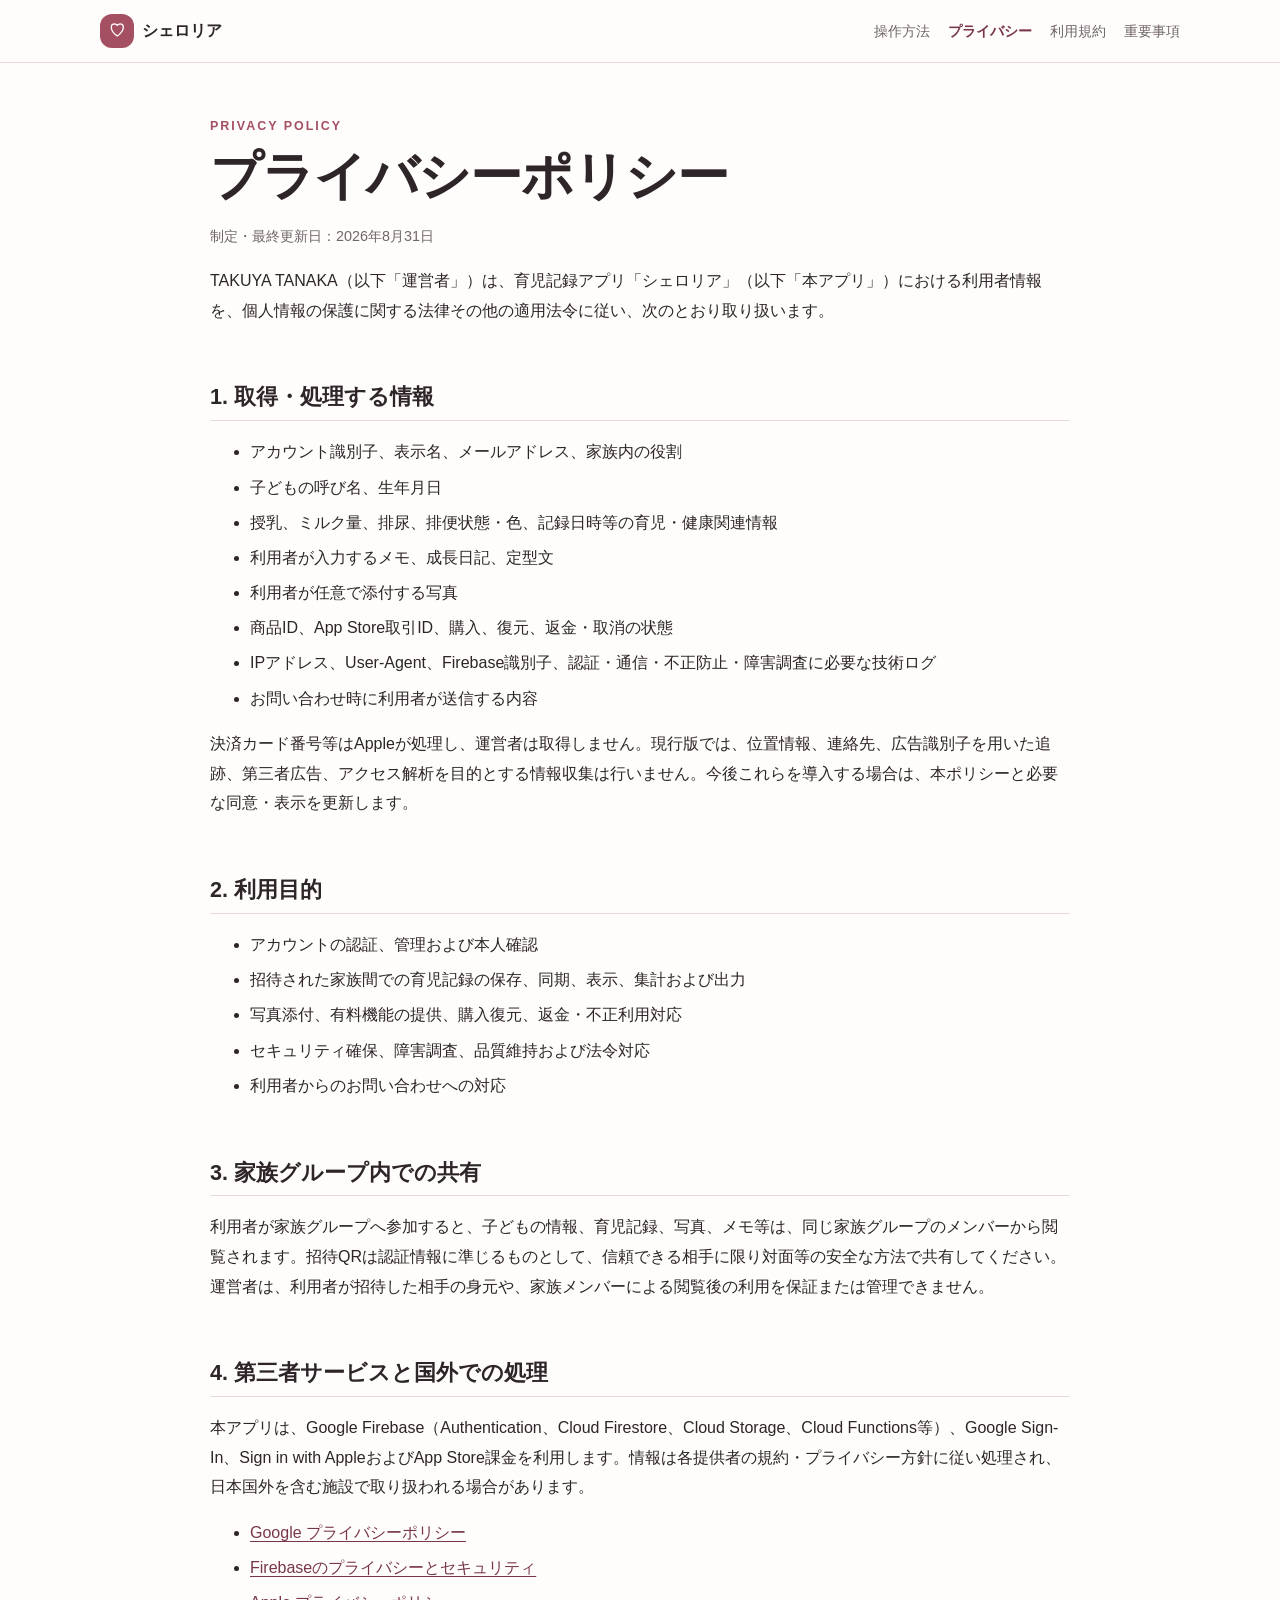
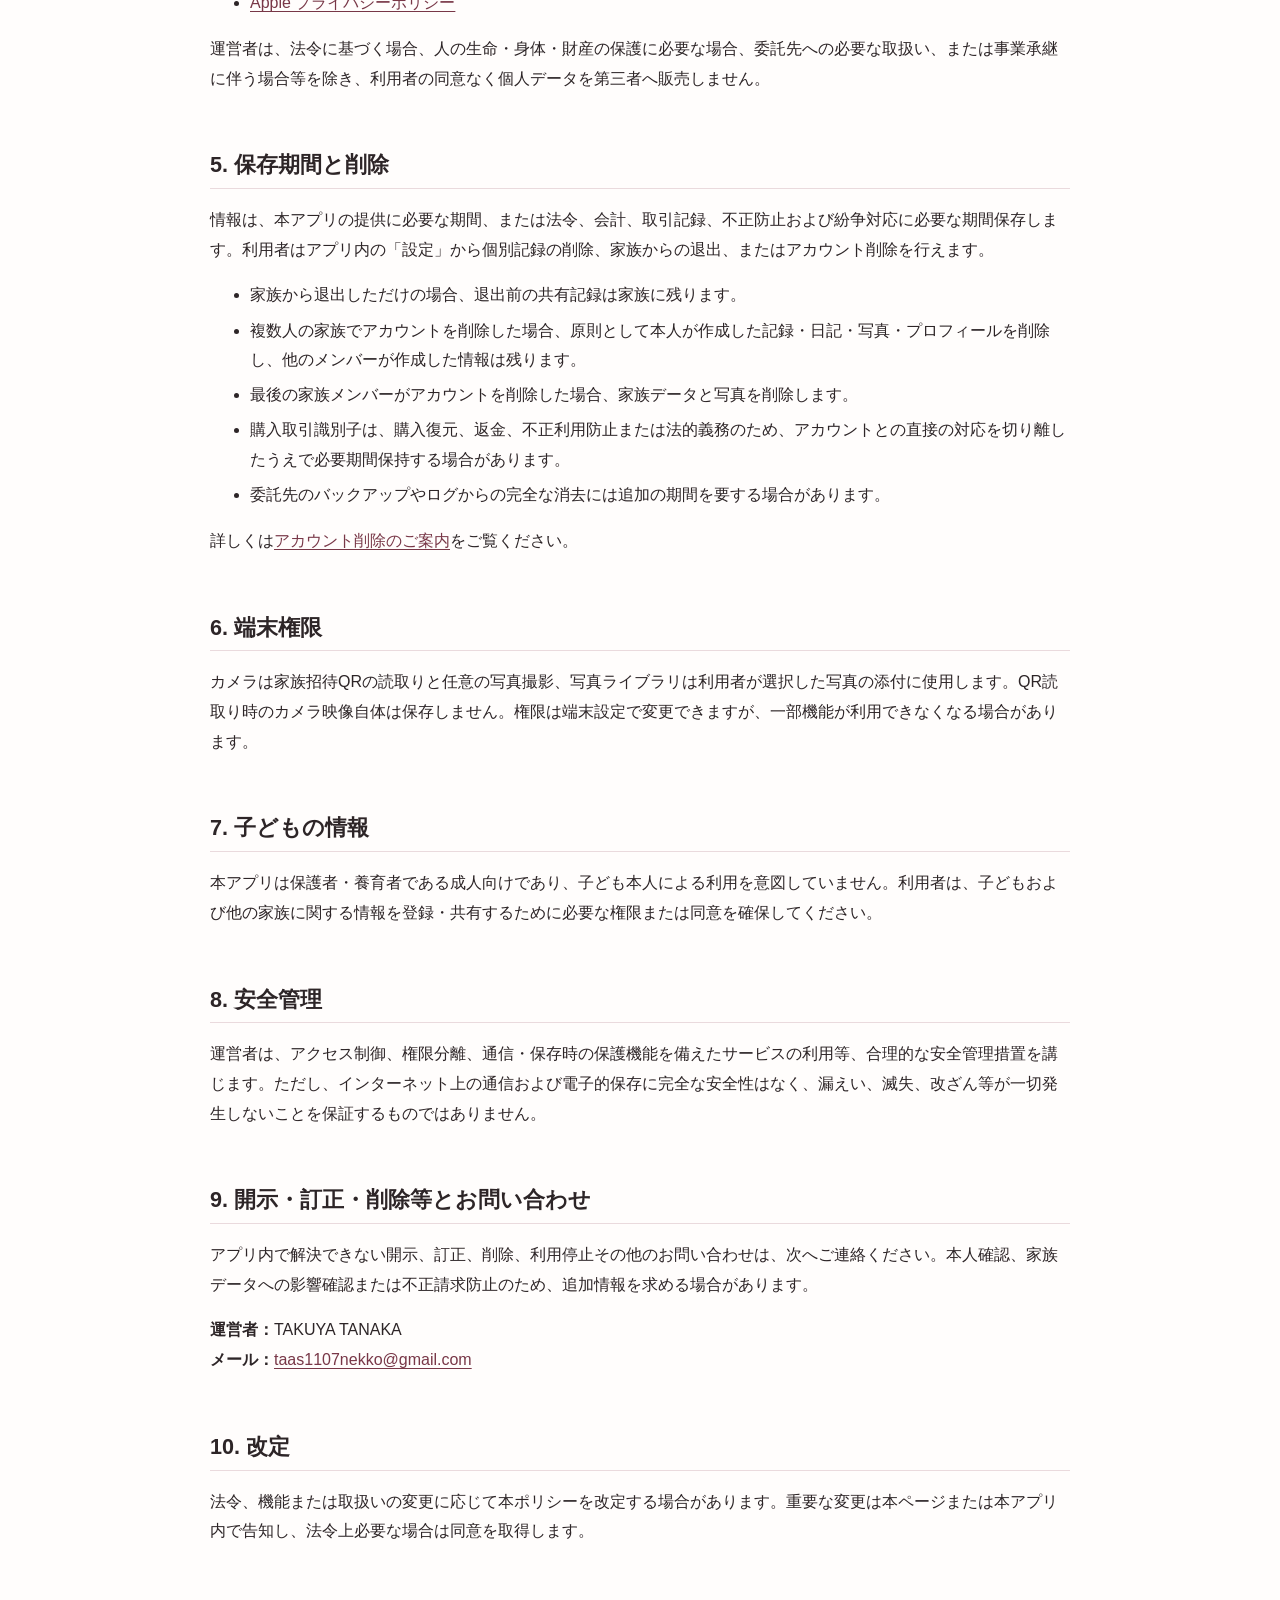
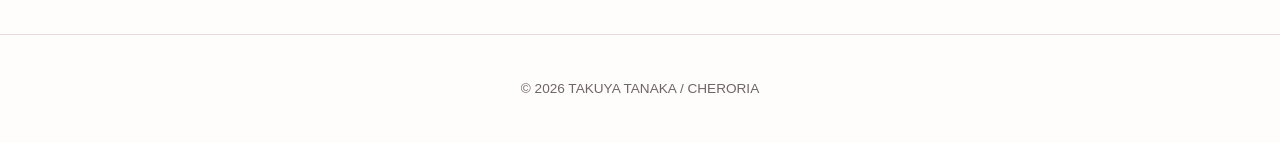
==== privacy.html @ 84d5e04b "docs: publish CHERORIA support site" ====
<!doctype html><html lang="ja"><head><meta charset="utf-8"><meta name="viewport" content="width=device-width,initial-scale=1"><meta name="description" content="育児記録アプリ シェロリアのプライバシーポリシー"><title>プライバシーポリシー | シェロリア</title><link rel="stylesheet" href="assets/style.css"></head><body>
<a class="skip" href="#main">本文へ移動</a><header class="site-header"><a class="brand" href="index.html"><span class="mark" aria-hidden="true">♡</span><span>シェロリア</span></a><nav aria-label="メインナビゲーション"><a href="manual.html">操作方法</a><a aria-current="page" href="privacy.html">プライバシー</a><a href="terms.html">利用規約</a><a href="disclaimer.html">重要事項</a></nav></header>
<main id="main" class="document"><p class="eyebrow">PRIVACY POLICY</p><h1>プライバシーポリシー</h1><p class="updated">制定・最終更新日：2026年8月31日</p>
<p>TAKUYA TANAKA（以下「運営者」）は、育児記録アプリ「シェロリア」（以下「本アプリ」）における利用者情報を、個人情報の保護に関する法律その他の適用法令に従い、次のとおり取り扱います。</p>
<h2>1. 取得・処理する情報</h2><ul><li>アカウント識別子、表示名、メールアドレス、家族内の役割</li><li>子どもの呼び名、生年月日</li><li>授乳、ミルク量、排尿、排便状態・色、記録日時等の育児・健康関連情報</li><li>利用者が入力するメモ、成長日記、定型文</li><li>利用者が任意で添付する写真</li><li>商品ID、App Store取引ID、購入、復元、返金・取消の状態</li><li>IPアドレス、User-Agent、Firebase識別子、認証・通信・不正防止・障害調査に必要な技術ログ</li><li>お問い合わせ時に利用者が送信する内容</li></ul><p>決済カード番号等はAppleが処理し、運営者は取得しません。現行版では、位置情報、連絡先、広告識別子を用いた追跡、第三者広告、アクセス解析を目的とする情報収集は行いません。今後これらを導入する場合は、本ポリシーと必要な同意・表示を更新します。</p>
<h2>2. 利用目的</h2><ul><li>アカウントの認証、管理および本人確認</li><li>招待された家族間での育児記録の保存、同期、表示、集計および出力</li><li>写真添付、有料機能の提供、購入復元、返金・不正利用対応</li><li>セキュリティ確保、障害調査、品質維持および法令対応</li><li>利用者からのお問い合わせへの対応</li></ul>
<h2>3. 家族グループ内での共有</h2><p>利用者が家族グループへ参加すると、子どもの情報、育児記録、写真、メモ等は、同じ家族グループのメンバーから閲覧されます。招待QRは認証情報に準じるものとして、信頼できる相手に限り対面等の安全な方法で共有してください。運営者は、利用者が招待した相手の身元や、家族メンバーによる閲覧後の利用を保証または管理できません。</p>
<h2>4. 第三者サービスと国外での処理</h2><p>本アプリは、Google Firebase（Authentication、Cloud Firestore、Cloud Storage、Cloud Functions等）、Google Sign-In、Sign in with AppleおよびApp Store課金を利用します。情報は各提供者の規約・プライバシー方針に従い処理され、日本国外を含む施設で取り扱われる場合があります。</p><ul><li><a href="https://policies.google.com/privacy">Google プライバシーポリシー</a></li><li><a href="https://firebase.google.com/support/privacy">Firebaseのプライバシーとセキュリティ</a></li><li><a href="https://www.apple.com/jp/legal/privacy/">Apple プライバシーポリシー</a></li></ul><p>運営者は、法令に基づく場合、人の生命・身体・財産の保護に必要な場合、委託先への必要な取扱い、または事業承継に伴う場合等を除き、利用者の同意なく個人データを第三者へ販売しません。</p>
<h2>5. 保存期間と削除</h2><p>情報は、本アプリの提供に必要な期間、または法令、会計、取引記録、不正防止および紛争対応に必要な期間保存します。利用者はアプリ内の「設定」から個別記録の削除、家族からの退出、またはアカウント削除を行えます。</p><ul><li>家族から退出しただけの場合、退出前の共有記録は家族に残ります。</li><li>複数人の家族でアカウントを削除した場合、原則として本人が作成した記録・日記・写真・プロフィールを削除し、他のメンバーが作成した情報は残ります。</li><li>最後の家族メンバーがアカウントを削除した場合、家族データと写真を削除します。</li><li>購入取引識別子は、購入復元、返金、不正利用防止または法的義務のため、アカウントとの直接の対応を切り離したうえで必要期間保持する場合があります。</li><li>委託先のバックアップやログからの完全な消去には追加の期間を要する場合があります。</li></ul><p>詳しくは<a href="delete-account.html">アカウント削除のご案内</a>をご覧ください。</p>
<h2>6. 端末権限</h2><p>カメラは家族招待QRの読取りと任意の写真撮影、写真ライブラリは利用者が選択した写真の添付に使用します。QR読取り時のカメラ映像自体は保存しません。権限は端末設定で変更できますが、一部機能が利用できなくなる場合があります。</p>
<h2>7. 子どもの情報</h2><p>本アプリは保護者・養育者である成人向けであり、子ども本人による利用を意図していません。利用者は、子どもおよび他の家族に関する情報を登録・共有するために必要な権限または同意を確保してください。</p>
<h2>8. 安全管理</h2><p>運営者は、アクセス制御、権限分離、通信・保存時の保護機能を備えたサービスの利用等、合理的な安全管理措置を講じます。ただし、インターネット上の通信および電子的保存に完全な安全性はなく、漏えい、滅失、改ざん等が一切発生しないことを保証するものではありません。</p>
<h2>9. 開示・訂正・削除等とお問い合わせ</h2><p>アプリ内で解決できない開示、訂正、削除、利用停止その他のお問い合わせは、次へご連絡ください。本人確認、家族データへの影響確認または不正請求防止のため、追加情報を求める場合があります。</p><p><strong>運営者：</strong>TAKUYA TANAKA<br><strong>メール：</strong><a href="mailto:taas1107nekko@gmail.com?subject=%E3%82%B7%E3%82%A7%E3%83%AD%E3%83%AA%E3%82%A2%E3%81%AE%E3%83%97%E3%83%A9%E3%82%A4%E3%83%90%E3%82%B7%E3%83%BC%E3%81%AB%E9%96%A2%E3%81%99%E3%82%8B%E5%95%8F%E3%81%84%E5%90%88%E3%82%8F%E3%81%9B">taas1107nekko@gmail.com</a></p>
<h2>10. 改定</h2><p>法令、機能または取扱いの変更に応じて本ポリシーを改定する場合があります。重要な変更は本ページまたは本アプリ内で告知し、法令上必要な場合は同意を取得します。</p></main>
<footer><p>© 2026 TAKUYA TANAKA / CHERORIA</p></footer></body></html>
---- assets/style.css ----
:root {
  color-scheme: light;
  --ink: #2d2527;
  --muted: #6f6568;
  --brand: #a54f62;
  --brand-dark: #783747;
  --soft: #fff2f4;
  --line: #eadadd;
  --paper: #fffdfc;
  --notice: #fff7df;
  --danger: #fff0f0;
}

* { box-sizing: border-box; }
html { scroll-behavior: smooth; }
body {
  margin: 0;
  color: var(--ink);
  background: var(--paper);
  font-family: -apple-system, BlinkMacSystemFont, "Hiragino Sans", "Yu Gothic", Meiryo, sans-serif;
  font-size: 16px;
  line-height: 1.85;
}
a { color: var(--brand-dark); text-underline-offset: 3px; }
a:focus-visible, button:focus-visible { outline: 3px solid #246bfd; outline-offset: 3px; }
.skip { position: absolute; left: -9999px; }
.skip:focus { left: 12px; top: 12px; z-index: 10; background: white; padding: 8px 12px; }
.site-header {
  position: sticky;
  top: 0;
  z-index: 5;
  display: flex;
  align-items: center;
  justify-content: space-between;
  gap: 24px;
  padding: 14px max(20px, calc((100% - 1080px) / 2));
  border-bottom: 1px solid var(--line);
  background: rgba(255, 253, 252, .96);
  backdrop-filter: blur(12px);
}
.brand { display: flex; align-items: center; gap: 8px; color: var(--ink); font-weight: 800; text-decoration: none; }
.mark { display: grid; place-items: center; width: 34px; height: 34px; border-radius: 12px; color: white; background: var(--brand); }
nav { display: flex; flex-wrap: wrap; gap: 8px 18px; }
nav a { color: var(--muted); font-size: .9rem; text-decoration: none; }
nav a[aria-current="page"] { color: var(--brand-dark); font-weight: 700; }
.hero, .document { width: min(100% - 40px, 860px); margin-inline: auto; }
.hero { padding: 72px 0 46px; text-align: center; }
.document { padding: 52px 0 72px; }
.eyebrow { margin: 0 0 6px; color: var(--brand); font-size: .78rem; font-weight: 800; letter-spacing: .16em; }
h1 { margin: 0 0 12px; font-size: clamp(2rem, 6vw, 3.25rem); line-height: 1.25; letter-spacing: -.02em; }
h2 { margin: 2.6em 0 .65em; padding-bottom: .3em; border-bottom: 1px solid var(--line); font-size: 1.35rem; line-height: 1.5; }
h3 { margin-top: 1.8em; font-size: 1.05rem; }
.lead { max-width: 680px; margin: 0 auto; color: var(--muted); font-size: 1.08rem; }
.updated { color: var(--muted); font-size: .9rem; }
.grid { display: grid; grid-template-columns: repeat(2, minmax(0, 1fr)); gap: 18px; width: min(100% - 40px, 860px); margin: 0 auto 72px; }
.card { display: block; padding: 24px; border: 1px solid var(--line); border-radius: 20px; color: var(--ink); background: white; text-decoration: none; box-shadow: 0 8px 30px rgba(81, 45, 53, .06); }
.card:hover { border-color: #d5abb4; transform: translateY(-2px); }
.card strong { display: block; margin-bottom: 5px; font-size: 1.08rem; }
.card span { color: var(--muted); font-size: .92rem; }
.important, .note { padding: 18px 20px; border-radius: 14px; }
.important { border: 1px solid #ecd990; background: var(--notice); }
.danger { border-color: #efb5b5; background: var(--danger); }
.note { background: var(--soft); }
li + li { margin-top: .35em; }
.button { display: inline-block; min-height: 48px; padding: 10px 18px; border-radius: 12px; font-weight: 700; text-decoration: none; }
.primary { color: white; background: var(--brand-dark); }
.link-list a { display: block; padding: 10px 0; }
footer { padding: 28px 20px; border-top: 1px solid var(--line); color: var(--muted); text-align: center; font-size: .85rem; }
@media (max-width: 720px) {
  .site-header { position: static; display: block; }
  nav { margin-top: 12px; }
  .grid { grid-template-columns: 1fr; }
  .hero { padding-top: 48px; }
}
@media (prefers-reduced-motion: no-preference) {
  .card { transition: transform .18s ease, border-color .18s ease; }
}
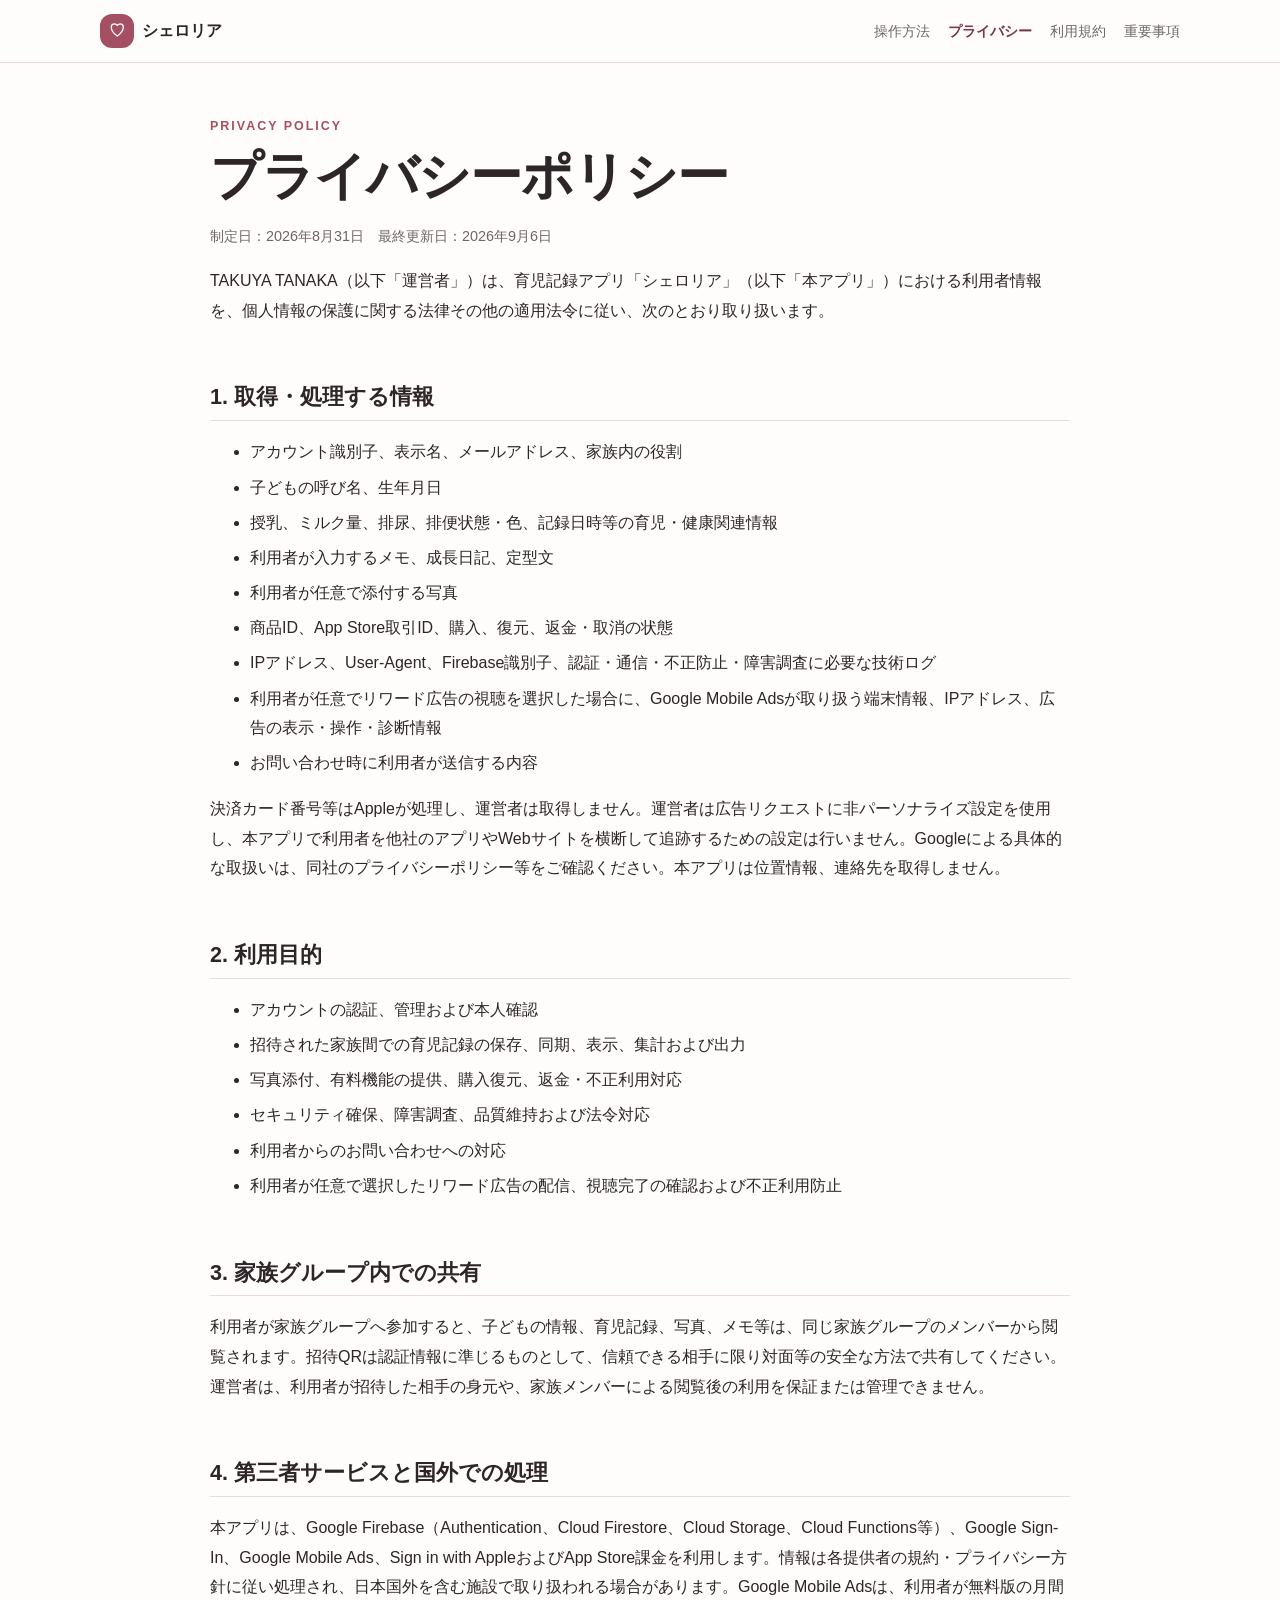
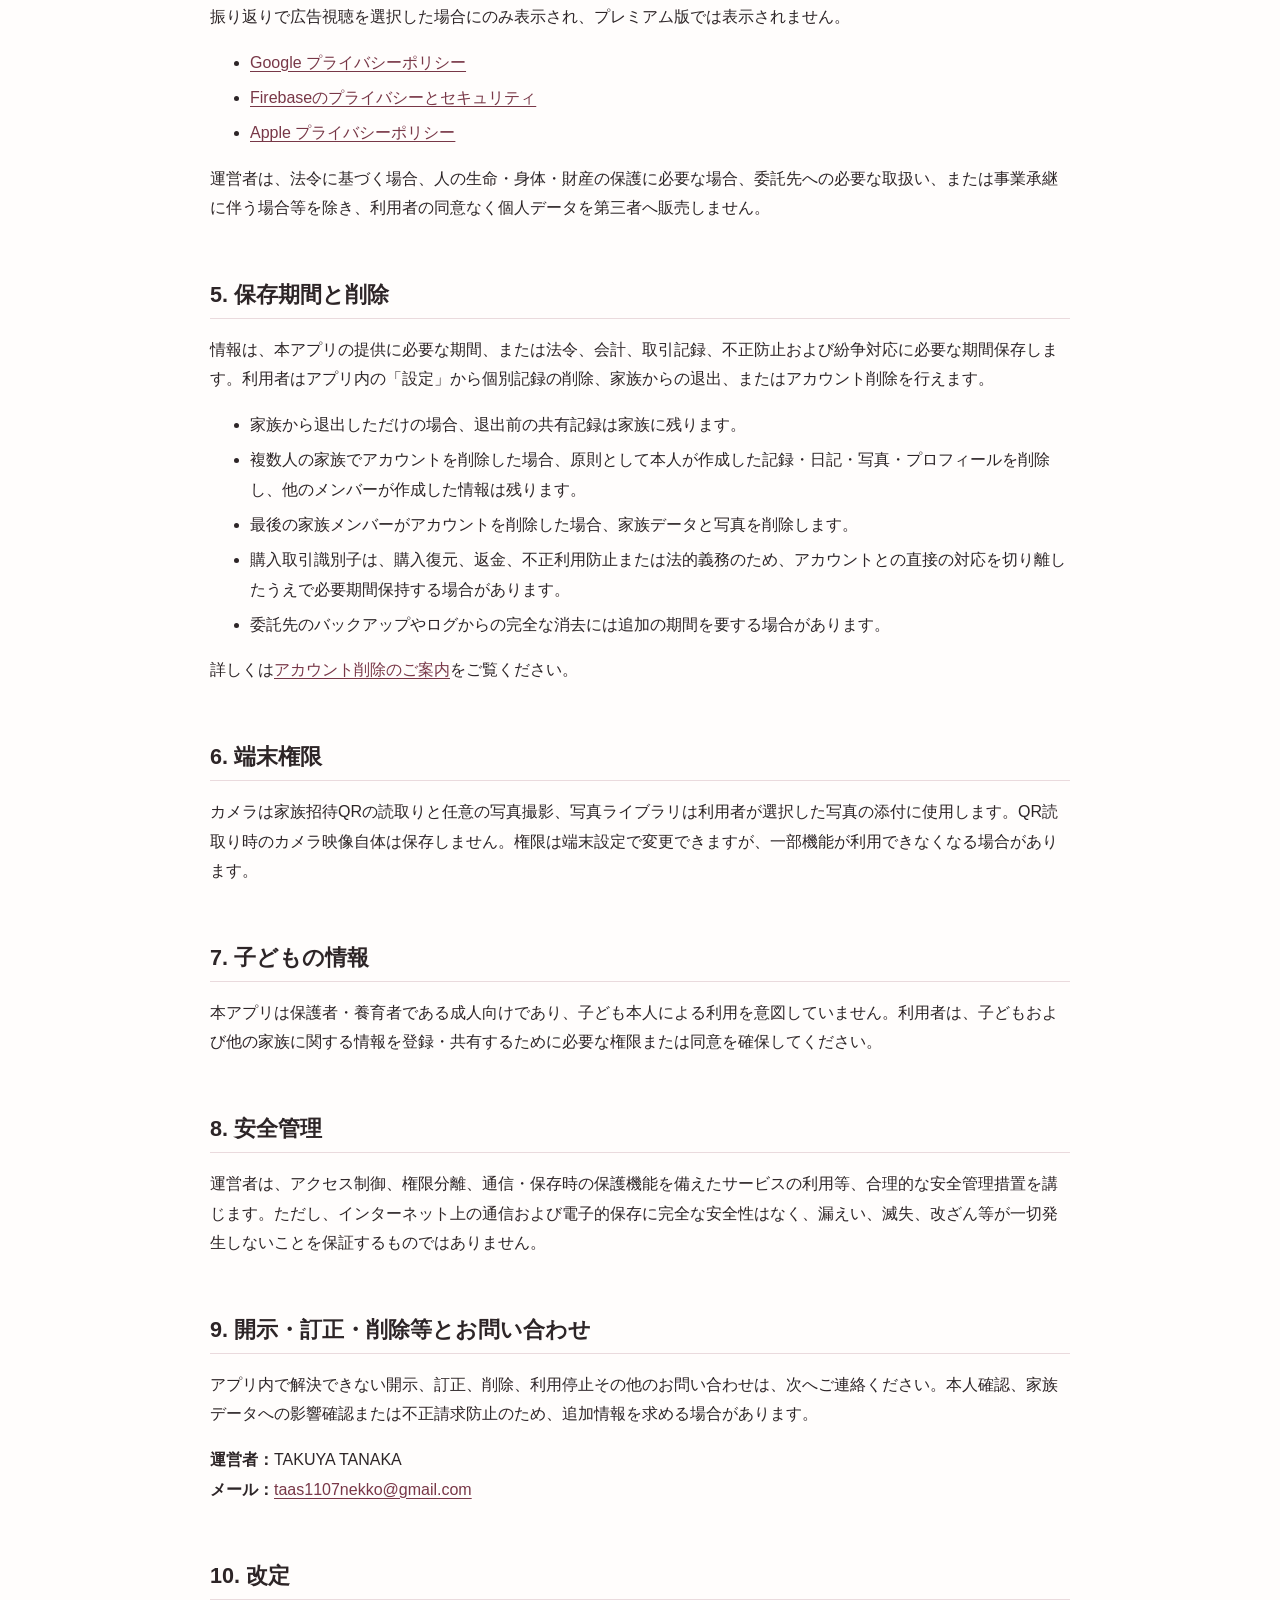
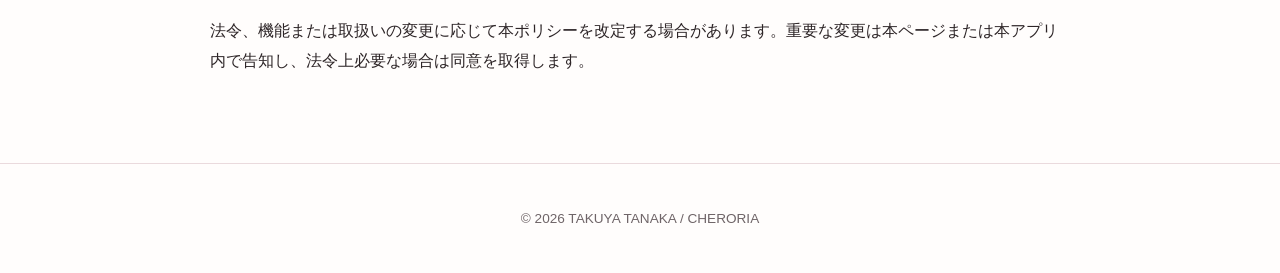
==== commit dc7d1ae1: "docs: disclose rewarded ads in privacy policy" ====
--- a/privacy.html
+++ b/privacy.html
@@ -1,11 +1,11 @@
 <!doctype html><html lang="ja"><head><meta charset="utf-8"><meta name="viewport" content="width=device-width,initial-scale=1"><meta name="description" content="育児記録アプリ シェロリアのプライバシーポリシー"><title>プライバシーポリシー | シェロリア</title><link rel="stylesheet" href="assets/style.css"></head><body>
 <a class="skip" href="#main">本文へ移動</a><header class="site-header"><a class="brand" href="index.html"><span class="mark" aria-hidden="true">♡</span><span>シェロリア</span></a><nav aria-label="メインナビゲーション"><a href="manual.html">操作方法</a><a aria-current="page" href="privacy.html">プライバシー</a><a href="terms.html">利用規約</a><a href="disclaimer.html">重要事項</a></nav></header>
-<main id="main" class="document"><p class="eyebrow">PRIVACY POLICY</p><h1>プライバシーポリシー</h1><p class="updated">制定・最終更新日：2026年8月31日</p>
+<main id="main" class="document"><p class="eyebrow">PRIVACY POLICY</p><h1>プライバシーポリシー</h1><p class="updated">制定日：2026年8月31日　最終更新日：2026年9月6日</p>
 <p>TAKUYA TANAKA（以下「運営者」）は、育児記録アプリ「シェロリア」（以下「本アプリ」）における利用者情報を、個人情報の保護に関する法律その他の適用法令に従い、次のとおり取り扱います。</p>
-<h2>1. 取得・処理する情報</h2><ul><li>アカウント識別子、表示名、メールアドレス、家族内の役割</li><li>子どもの呼び名、生年月日</li><li>授乳、ミルク量、排尿、排便状態・色、記録日時等の育児・健康関連情報</li><li>利用者が入力するメモ、成長日記、定型文</li><li>利用者が任意で添付する写真</li><li>商品ID、App Store取引ID、購入、復元、返金・取消の状態</li><li>IPアドレス、User-Agent、Firebase識別子、認証・通信・不正防止・障害調査に必要な技術ログ</li><li>お問い合わせ時に利用者が送信する内容</li></ul><p>決済カード番号等はAppleが処理し、運営者は取得しません。現行版では、位置情報、連絡先、広告識別子を用いた追跡、第三者広告、アクセス解析を目的とする情報収集は行いません。今後これらを導入する場合は、本ポリシーと必要な同意・表示を更新します。</p>
-<h2>2. 利用目的</h2><ul><li>アカウントの認証、管理および本人確認</li><li>招待された家族間での育児記録の保存、同期、表示、集計および出力</li><li>写真添付、有料機能の提供、購入復元、返金・不正利用対応</li><li>セキュリティ確保、障害調査、品質維持および法令対応</li><li>利用者からのお問い合わせへの対応</li></ul>
+<h2>1. 取得・処理する情報</h2><ul><li>アカウント識別子、表示名、メールアドレス、家族内の役割</li><li>子どもの呼び名、生年月日</li><li>授乳、ミルク量、排尿、排便状態・色、記録日時等の育児・健康関連情報</li><li>利用者が入力するメモ、成長日記、定型文</li><li>利用者が任意で添付する写真</li><li>商品ID、App Store取引ID、購入、復元、返金・取消の状態</li><li>IPアドレス、User-Agent、Firebase識別子、認証・通信・不正防止・障害調査に必要な技術ログ</li><li>利用者が任意でリワード広告の視聴を選択した場合に、Google Mobile Adsが取り扱う端末情報、IPアドレス、広告の表示・操作・診断情報</li><li>お問い合わせ時に利用者が送信する内容</li></ul><p>決済カード番号等はAppleが処理し、運営者は取得しません。運営者は広告リクエストに非パーソナライズ設定を使用し、本アプリで利用者を他社のアプリやWebサイトを横断して追跡するための設定は行いません。Googleによる具体的な取扱いは、同社のプライバシーポリシー等をご確認ください。本アプリは位置情報、連絡先を取得しません。</p>
+<h2>2. 利用目的</h2><ul><li>アカウントの認証、管理および本人確認</li><li>招待された家族間での育児記録の保存、同期、表示、集計および出力</li><li>写真添付、有料機能の提供、購入復元、返金・不正利用対応</li><li>セキュリティ確保、障害調査、品質維持および法令対応</li><li>利用者からのお問い合わせへの対応</li><li>利用者が任意で選択したリワード広告の配信、視聴完了の確認および不正利用防止</li></ul>
 <h2>3. 家族グループ内での共有</h2><p>利用者が家族グループへ参加すると、子どもの情報、育児記録、写真、メモ等は、同じ家族グループのメンバーから閲覧されます。招待QRは認証情報に準じるものとして、信頼できる相手に限り対面等の安全な方法で共有してください。運営者は、利用者が招待した相手の身元や、家族メンバーによる閲覧後の利用を保証または管理できません。</p>
-<h2>4. 第三者サービスと国外での処理</h2><p>本アプリは、Google Firebase（Authentication、Cloud Firestore、Cloud Storage、Cloud Functions等）、Google Sign-In、Sign in with AppleおよびApp Store課金を利用します。情報は各提供者の規約・プライバシー方針に従い処理され、日本国外を含む施設で取り扱われる場合があります。</p><ul><li><a href="https://policies.google.com/privacy">Google プライバシーポリシー</a></li><li><a href="https://firebase.google.com/support/privacy">Firebaseのプライバシーとセキュリティ</a></li><li><a href="https://www.apple.com/jp/legal/privacy/">Apple プライバシーポリシー</a></li></ul><p>運営者は、法令に基づく場合、人の生命・身体・財産の保護に必要な場合、委託先への必要な取扱い、または事業承継に伴う場合等を除き、利用者の同意なく個人データを第三者へ販売しません。</p>
+<h2>4. 第三者サービスと国外での処理</h2><p>本アプリは、Google Firebase（Authentication、Cloud Firestore、Cloud Storage、Cloud Functions等）、Google Sign-In、Google Mobile Ads、Sign in with AppleおよびApp Store課金を利用します。情報は各提供者の規約・プライバシー方針に従い処理され、日本国外を含む施設で取り扱われる場合があります。Google Mobile Adsは、利用者が無料版の月間振り返りで広告視聴を選択した場合にのみ表示され、プレミアム版では表示されません。</p><ul><li><a href="https://policies.google.com/privacy">Google プライバシーポリシー</a></li><li><a href="https://firebase.google.com/support/privacy">Firebaseのプライバシーとセキュリティ</a></li><li><a href="https://www.apple.com/jp/legal/privacy/">Apple プライバシーポリシー</a></li></ul><p>運営者は、法令に基づく場合、人の生命・身体・財産の保護に必要な場合、委託先への必要な取扱い、または事業承継に伴う場合等を除き、利用者の同意なく個人データを第三者へ販売しません。</p>
 <h2>5. 保存期間と削除</h2><p>情報は、本アプリの提供に必要な期間、または法令、会計、取引記録、不正防止および紛争対応に必要な期間保存します。利用者はアプリ内の「設定」から個別記録の削除、家族からの退出、またはアカウント削除を行えます。</p><ul><li>家族から退出しただけの場合、退出前の共有記録は家族に残ります。</li><li>複数人の家族でアカウントを削除した場合、原則として本人が作成した記録・日記・写真・プロフィールを削除し、他のメンバーが作成した情報は残ります。</li><li>最後の家族メンバーがアカウントを削除した場合、家族データと写真を削除します。</li><li>購入取引識別子は、購入復元、返金、不正利用防止または法的義務のため、アカウントとの直接の対応を切り離したうえで必要期間保持する場合があります。</li><li>委託先のバックアップやログからの完全な消去には追加の期間を要する場合があります。</li></ul><p>詳しくは<a href="delete-account.html">アカウント削除のご案内</a>をご覧ください。</p>
 <h2>6. 端末権限</h2><p>カメラは家族招待QRの読取りと任意の写真撮影、写真ライブラリは利用者が選択した写真の添付に使用します。QR読取り時のカメラ映像自体は保存しません。権限は端末設定で変更できますが、一部機能が利用できなくなる場合があります。</p>
 <h2>7. 子どもの情報</h2><p>本アプリは保護者・養育者である成人向けであり、子ども本人による利用を意図していません。利用者は、子どもおよび他の家族に関する情報を登録・共有するために必要な権限または同意を確保してください。</p>
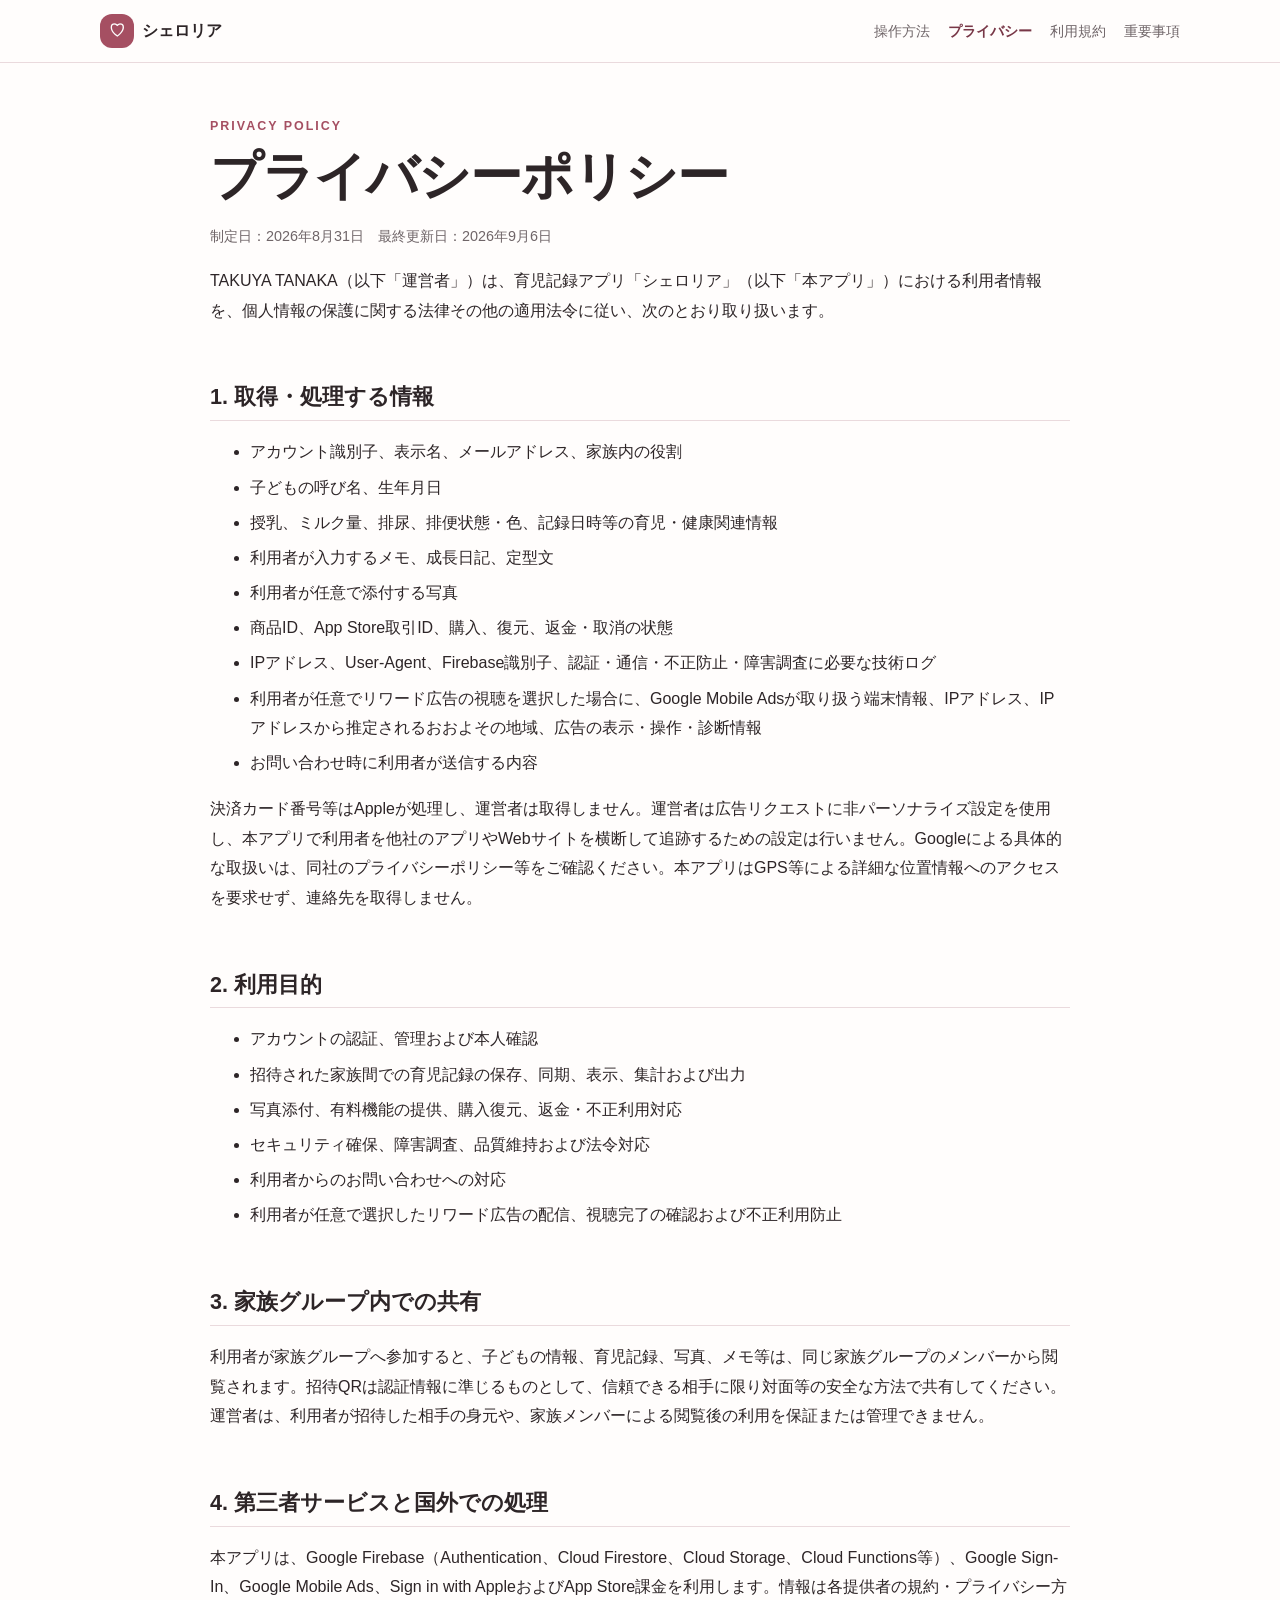
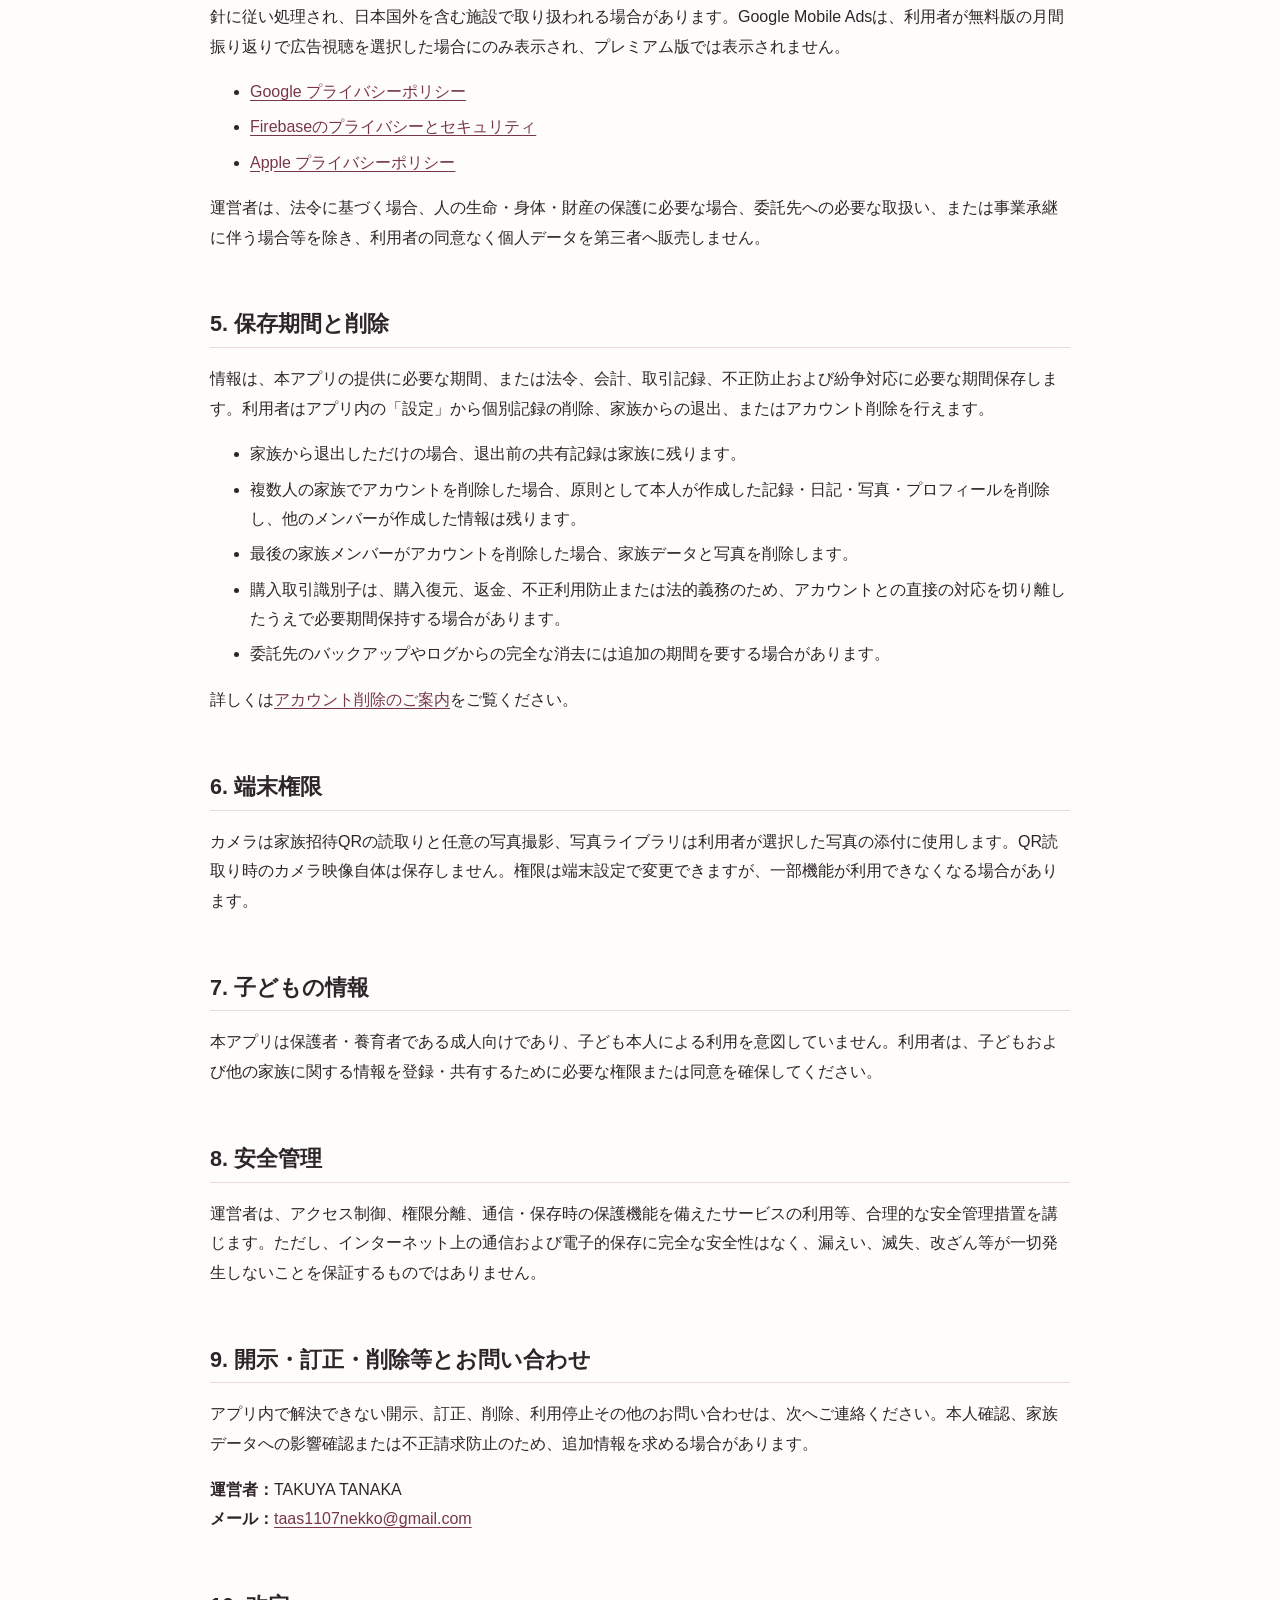
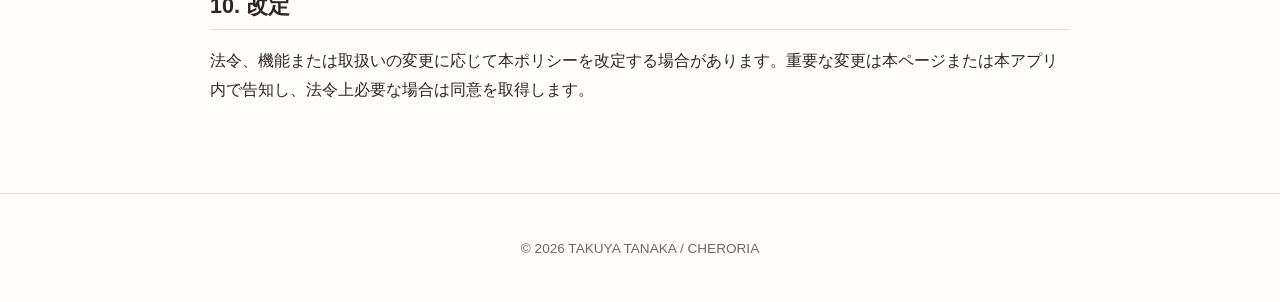
==== commit 4a28c2ed: "docs: clarify approximate location handling" ====
--- a/privacy.html
+++ b/privacy.html
@@ -2,7 +2,7 @@
 <a class="skip" href="#main">本文へ移動</a><header class="site-header"><a class="brand" href="index.html"><span class="mark" aria-hidden="true">♡</span><span>シェロリア</span></a><nav aria-label="メインナビゲーション"><a href="manual.html">操作方法</a><a aria-current="page" href="privacy.html">プライバシー</a><a href="terms.html">利用規約</a><a href="disclaimer.html">重要事項</a></nav></header>
 <main id="main" class="document"><p class="eyebrow">PRIVACY POLICY</p><h1>プライバシーポリシー</h1><p class="updated">制定日：2026年8月31日　最終更新日：2026年9月6日</p>
 <p>TAKUYA TANAKA（以下「運営者」）は、育児記録アプリ「シェロリア」（以下「本アプリ」）における利用者情報を、個人情報の保護に関する法律その他の適用法令に従い、次のとおり取り扱います。</p>
-<h2>1. 取得・処理する情報</h2><ul><li>アカウント識別子、表示名、メールアドレス、家族内の役割</li><li>子どもの呼び名、生年月日</li><li>授乳、ミルク量、排尿、排便状態・色、記録日時等の育児・健康関連情報</li><li>利用者が入力するメモ、成長日記、定型文</li><li>利用者が任意で添付する写真</li><li>商品ID、App Store取引ID、購入、復元、返金・取消の状態</li><li>IPアドレス、User-Agent、Firebase識別子、認証・通信・不正防止・障害調査に必要な技術ログ</li><li>利用者が任意でリワード広告の視聴を選択した場合に、Google Mobile Adsが取り扱う端末情報、IPアドレス、広告の表示・操作・診断情報</li><li>お問い合わせ時に利用者が送信する内容</li></ul><p>決済カード番号等はAppleが処理し、運営者は取得しません。運営者は広告リクエストに非パーソナライズ設定を使用し、本アプリで利用者を他社のアプリやWebサイトを横断して追跡するための設定は行いません。Googleによる具体的な取扱いは、同社のプライバシーポリシー等をご確認ください。本アプリは位置情報、連絡先を取得しません。</p>
+<h2>1. 取得・処理する情報</h2><ul><li>アカウント識別子、表示名、メールアドレス、家族内の役割</li><li>子どもの呼び名、生年月日</li><li>授乳、ミルク量、排尿、排便状態・色、記録日時等の育児・健康関連情報</li><li>利用者が入力するメモ、成長日記、定型文</li><li>利用者が任意で添付する写真</li><li>商品ID、App Store取引ID、購入、復元、返金・取消の状態</li><li>IPアドレス、User-Agent、Firebase識別子、認証・通信・不正防止・障害調査に必要な技術ログ</li><li>利用者が任意でリワード広告の視聴を選択した場合に、Google Mobile Adsが取り扱う端末情報、IPアドレス、IPアドレスから推定されるおおよその地域、広告の表示・操作・診断情報</li><li>お問い合わせ時に利用者が送信する内容</li></ul><p>決済カード番号等はAppleが処理し、運営者は取得しません。運営者は広告リクエストに非パーソナライズ設定を使用し、本アプリで利用者を他社のアプリやWebサイトを横断して追跡するための設定は行いません。Googleによる具体的な取扱いは、同社のプライバシーポリシー等をご確認ください。本アプリはGPS等による詳細な位置情報へのアクセスを要求せず、連絡先を取得しません。</p>
 <h2>2. 利用目的</h2><ul><li>アカウントの認証、管理および本人確認</li><li>招待された家族間での育児記録の保存、同期、表示、集計および出力</li><li>写真添付、有料機能の提供、購入復元、返金・不正利用対応</li><li>セキュリティ確保、障害調査、品質維持および法令対応</li><li>利用者からのお問い合わせへの対応</li><li>利用者が任意で選択したリワード広告の配信、視聴完了の確認および不正利用防止</li></ul>
 <h2>3. 家族グループ内での共有</h2><p>利用者が家族グループへ参加すると、子どもの情報、育児記録、写真、メモ等は、同じ家族グループのメンバーから閲覧されます。招待QRは認証情報に準じるものとして、信頼できる相手に限り対面等の安全な方法で共有してください。運営者は、利用者が招待した相手の身元や、家族メンバーによる閲覧後の利用を保証または管理できません。</p>
 <h2>4. 第三者サービスと国外での処理</h2><p>本アプリは、Google Firebase（Authentication、Cloud Firestore、Cloud Storage、Cloud Functions等）、Google Sign-In、Google Mobile Ads、Sign in with AppleおよびApp Store課金を利用します。情報は各提供者の規約・プライバシー方針に従い処理され、日本国外を含む施設で取り扱われる場合があります。Google Mobile Adsは、利用者が無料版の月間振り返りで広告視聴を選択した場合にのみ表示され、プレミアム版では表示されません。</p><ul><li><a href="https://policies.google.com/privacy">Google プライバシーポリシー</a></li><li><a href="https://firebase.google.com/support/privacy">Firebaseのプライバシーとセキュリティ</a></li><li><a href="https://www.apple.com/jp/legal/privacy/">Apple プライバシーポリシー</a></li></ul><p>運営者は、法令に基づく場合、人の生命・身体・財産の保護に必要な場合、委託先への必要な取扱い、または事業承継に伴う場合等を除き、利用者の同意なく個人データを第三者へ販売しません。</p>
